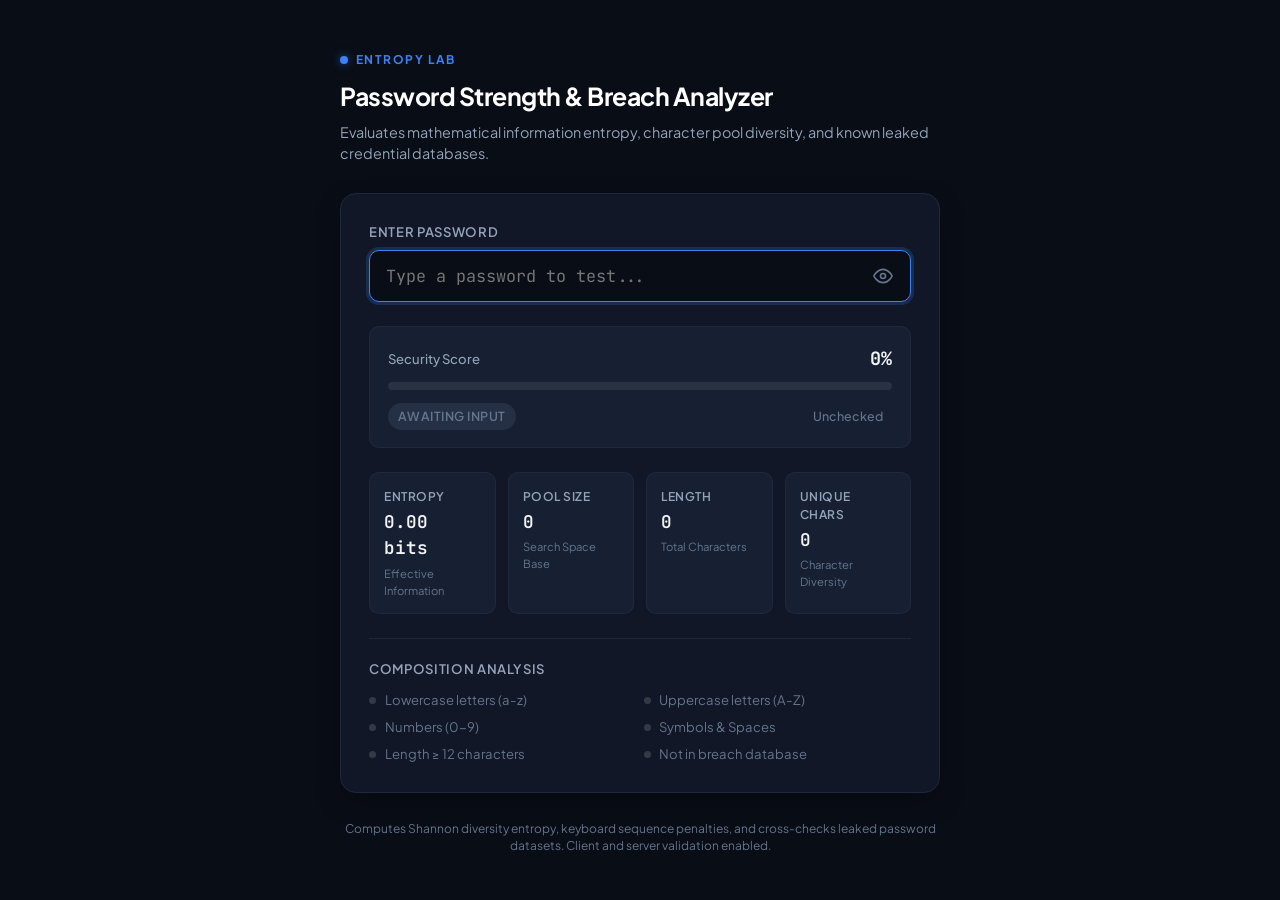
==== index.html @ c1a2c489 "Fix 500 FUNCTION_INVOCATION_FAILED: serve static assets at root and use FastAPI ASGI" ====
<!DOCTYPE html>
<html lang="en">
<head>
  <meta charset="UTF-8" />
  <meta name="viewport" content="width=device-width, initial-scale=1.0" />
  <title>Password Security & Entropy Analyzer</title>
  <link rel="stylesheet" href="style.css" />
  <link rel="preconnect" href="https://fonts.googleapis.com">
  <link rel="preconnect" href="https://fonts.gstatic.com" crossorigin>
  <link href="https://fonts.googleapis.com/css2?family=JetBrains+Mono:wght@400;500;600&family=Plus+Jakarta+Sans:wght@400;500;600;700&display=swap" rel="stylesheet">
</head>
<body>
  <main class="app-shell">
    <header class="app-header">
      <div class="brand-line">
        <span class="brand-dot"></span>
        <span class="brand-title">ENTROPY LAB</span>
      </div>
      <h1>Password Strength & Breach Analyzer</h1>
      <p class="subtitle">Evaluates mathematical information entropy, character pool diversity, and known leaked credential databases.</p>
    </header>

    <section class="card">
      <div class="input-group">
        <label for="password-input">Enter Password</label>
        <div class="input-wrapper">
          <input 
            type="password" 
            id="password-input" 
            placeholder="Type a password to test..." 
            autocomplete="off"
            spellcheck="false"
            autofocus
          />
          <button type="button" id="toggle-visibility" class="icon-btn" aria-label="Toggle password visibility" title="Show/Hide">
            <svg id="eye-icon" width="20" height="20" viewBox="0 0 24 24" fill="none" stroke="currentColor" stroke-width="2" stroke-linecap="round" stroke-linejoin="round">
              <path d="M1 12s4-8 11-8 11 8 11 8-4 8-11 8-11-8-11-8z"></path>
              <circle cx="12" cy="12" r="3"></circle>
            </svg>
          </button>
        </div>
      </div>

      <div class="meter-container">
        <div class="meter-header">
          <span class="meter-label">Security Score</span>
          <span id="score-text" class="score-display">0%</span>
        </div>
        <div class="meter-track">
          <div id="meter-fill" class="meter-fill"></div>
        </div>
        <div class="status-row">
          <span id="level-badge" class="badge neutral">Awaiting Input</span>
          <span id="breach-status" class="breach-badge clean">Unchecked</span>
        </div>
      </div>

      <div class="metrics-grid">
        <div class="metric-card">
          <span class="metric-label">Entropy</span>
          <span id="metric-entropy" class="metric-value">0.00 bits</span>
          <span class="metric-sub">Effective Information</span>
        </div>
        <div class="metric-card">
          <span class="metric-label">Pool Size</span>
          <span id="metric-pool" class="metric-value">0</span>
          <span class="metric-sub">Search Space Base</span>
        </div>
        <div class="metric-card">
          <span class="metric-label">Length</span>
          <span id="metric-length" class="metric-value">0</span>
          <span class="metric-sub">Total Characters</span>
        </div>
        <div class="metric-card">
          <span class="metric-label">Unique Chars</span>
          <span id="metric-unique" class="metric-value">0</span>
          <span class="metric-sub">Character Diversity</span>
        </div>
      </div>

      <div class="criteria-card">
        <h2 class="criteria-title">Composition Analysis</h2>
        <div class="criteria-list">
          <div id="crit-lower" class="crit-item">
            <span class="crit-indicator"></span>
            <span>Lowercase letters (a-z)</span>
          </div>
          <div id="crit-upper" class="crit-item">
            <span class="crit-indicator"></span>
            <span>Uppercase letters (A-Z)</span>
          </div>
          <div id="crit-digit" class="crit-item">
            <span class="crit-indicator"></span>
            <span>Numbers (0-9)</span>
          </div>
          <div id="crit-symbol" class="crit-item">
            <span class="crit-indicator"></span>
            <span>Symbols &amp; Spaces</span>
          </div>
          <div id="crit-length" class="crit-item">
            <span class="crit-indicator"></span>
            <span>Length &ge; 12 characters</span>
          </div>
          <div id="crit-leak" class="crit-item">
            <span class="crit-indicator"></span>
            <span>Not in breach database</span>
          </div>
        </div>
      </div>
    </section>

    <footer class="app-footer">
      <p>Computes Shannon diversity entropy, keyboard sequence penalties, and cross-checks leaked password datasets. Client and server validation enabled.</p>
    </footer>
  </main>

  <script src="app.js"></script>
</body>
</html>
---- style.css ----
:root {
  --bg-main: #090d16;
  --bg-card: #111726;
  --bg-card-sub: #172033;
  --border-color: #1e293b;
  --border-focus: #3b82f6;
  
  --text-main: #f3f4f6;
  --text-muted: #94a3b8;
  --text-dim: #64748b;

  --accent-blue: #3b82f6;
  
  --color-danger: #ef4444;
  --color-warning: #f97316;
  --color-medium: #eab308;
  --color-strong: #22c55e;
  --color-super: #10b981;
  --color-neutral: #64748b;

  --radius-sm: 6px;
  --radius-md: 10px;
  --radius-lg: 16px;
}

* {
  box-sizing: border-box;
  margin: 0;
  padding: 0;
}

body {
  font-family: 'Plus Jakarta Sans', -apple-system, BlinkMacSystemFont, "Segoe UI", Roboto, sans-serif;
  background-color: var(--bg-main);
  color: var(--text-main);
  min-height: 100vh;
  display: flex;
  align-items: center;
  justify-content: center;
  padding: 2rem 1rem;
  line-height: 1.5;
  -webkit-font-smoothing: antialiased;
}

.app-shell {
  width: 100%;
  max-width: 600px;
  display: flex;
  flex-direction: column;
  gap: 1.75rem;
}

.app-header {
  text-align: left;
}

.brand-line {
  display: inline-flex;
  align-items: center;
  gap: 0.5rem;
  margin-bottom: 0.6rem;
}

.brand-dot {
  width: 8px;
  height: 8px;
  border-radius: 50%;
  background-color: var(--accent-blue);
  box-shadow: 0 0 10px rgba(59, 130, 246, 0.6);
}

.brand-title {
  font-size: 0.75rem;
  font-weight: 700;
  letter-spacing: 0.12em;
  color: var(--accent-blue);
  text-transform: uppercase;
}

.app-header h1 {
  font-size: 1.55rem;
  font-weight: 700;
  letter-spacing: -0.02em;
  color: #ffffff;
  margin-bottom: 0.4rem;
}

.subtitle {
  font-size: 0.9rem;
  color: var(--text-muted);
}

.card {
  background: var(--bg-card);
  border: 1px solid var(--border-color);
  border-radius: var(--radius-lg);
  padding: 1.75rem;
  box-shadow: 0 10px 30px -10px rgba(0, 0, 0, 0.5);
  display: flex;
  flex-direction: column;
  gap: 1.5rem;
}

.input-group {
  display: flex;
  flex-direction: column;
  gap: 0.5rem;
}

.input-group label {
  font-size: 0.82rem;
  font-weight: 600;
  color: var(--text-muted);
  text-transform: uppercase;
  letter-spacing: 0.05em;
}

.input-wrapper {
  position: relative;
  display: flex;
  align-items: center;
}

.input-wrapper input {
  width: 100%;
  background: var(--bg-main);
  border: 1px solid var(--border-color);
  border-radius: var(--radius-md);
  padding: 0.9rem 3rem 0.9rem 1rem;
  font-size: 1.05rem;
  font-family: 'JetBrains Mono', monospace;
  color: var(--text-main);
  outline: none;
  transition: border-color 0.2s ease, box-shadow 0.2s ease;
}

.input-wrapper input:focus {
  border-color: var(--border-focus);
  box-shadow: 0 0 0 3px rgba(59, 130, 246, 0.2);
}

.icon-btn {
  position: absolute;
  right: 0.75rem;
  background: transparent;
  border: none;
  color: var(--text-dim);
  cursor: pointer;
  display: flex;
  align-items: center;
  justify-content: center;
  padding: 0.4rem;
  border-radius: var(--radius-sm);
  transition: color 0.15s ease, background 0.15s ease;
}

.icon-btn:hover {
  color: var(--text-main);
  background: var(--bg-card-sub);
}

.meter-container {
  display: flex;
  flex-direction: column;
  gap: 0.6rem;
  background: var(--bg-card-sub);
  padding: 1.1rem;
  border-radius: var(--radius-md);
  border: 1px solid rgba(255, 255, 255, 0.04);
}

.meter-header {
  display: flex;
  justify-content: space-between;
  align-items: center;
}

.meter-label {
  font-size: 0.82rem;
  color: var(--text-muted);
  font-weight: 500;
}

.score-display {
  font-family: 'JetBrains Mono', monospace;
  font-size: 1.15rem;
  font-weight: 700;
  color: var(--text-main);
}

.meter-track {
  width: 100%;
  height: 8px;
  background: rgba(255, 255, 255, 0.08);
  border-radius: 999px;
  overflow: hidden;
}

.meter-fill {
  height: 100%;
  width: 0%;
  background: var(--color-neutral);
  border-radius: 999px;
  transition: width 0.35s cubic-bezier(0.4, 0, 0.2, 1), background-color 0.35s ease;
}

.status-row {
  display: flex;
  justify-content: space-between;
  align-items: center;
  padding-top: 0.2rem;
}

.badge {
  font-size: 0.78rem;
  font-weight: 600;
  padding: 0.25rem 0.65rem;
  border-radius: 999px;
  text-transform: uppercase;
  letter-spacing: 0.04em;
}

.badge.neutral {
  background: rgba(148, 163, 184, 0.12);
  color: var(--color-neutral);
}

.badge.compromised {
  background: rgba(239, 68, 68, 0.16);
  color: var(--color-danger);
  border: 1px solid rgba(239, 68, 68, 0.35);
}

.badge.very-weak {
  background: rgba(239, 68, 68, 0.15);
  color: var(--color-danger);
}

.badge.weak {
  background: rgba(249, 115, 22, 0.15);
  color: var(--color-warning);
}

.badge.medium {
  background: rgba(234, 179, 8, 0.15);
  color: var(--color-medium);
}

.badge.strong {
  background: rgba(34, 197, 94, 0.15);
  color: var(--color-strong);
}

.badge.very-strong {
  background: rgba(16, 185, 129, 0.15);
  color: var(--color-super);
}

.breach-badge {
  font-size: 0.78rem;
  font-weight: 500;
  padding: 0.25rem 0.6rem;
  border-radius: var(--radius-sm);
  display: inline-flex;
  align-items: center;
  gap: 0.35rem;
}

.breach-badge.clean {
  color: var(--text-dim);
}

.breach-badge.safe {
  color: var(--color-strong);
  background: rgba(34, 197, 94, 0.08);
}

.breach-badge.compromised {
  color: var(--color-danger);
  background: rgba(239, 68, 68, 0.12);
  font-weight: 600;
}

.metrics-grid {
  display: grid;
  grid-template-columns: repeat(2, 1fr);
  gap: 0.75rem;
}

@media (min-width: 520px) {
  .metrics-grid {
    grid-template-columns: repeat(4, 1fr);
  }
}

.metric-card {
  background: var(--bg-card-sub);
  border: 1px solid rgba(255, 255, 255, 0.04);
  padding: 0.9rem;
  border-radius: var(--radius-md);
  display: flex;
  flex-direction: column;
  gap: 0.2rem;
}

.metric-label {
  font-size: 0.75rem;
  color: var(--text-muted);
  text-transform: uppercase;
  letter-spacing: 0.04em;
  font-weight: 600;
}

.metric-value {
  font-family: 'JetBrains Mono', monospace;
  font-size: 1.1rem;
  font-weight: 600;
  color: var(--text-main);
}

.metric-sub {
  font-size: 0.7rem;
  color: var(--text-dim);
}

.criteria-card {
  display: flex;
  flex-direction: column;
  gap: 0.75rem;
  border-top: 1px solid var(--border-color);
  padding-top: 1.25rem;
}

.criteria-title {
  font-size: 0.82rem;
  font-weight: 600;
  color: var(--text-muted);
  text-transform: uppercase;
  letter-spacing: 0.05em;
}

.criteria-list {
  display: grid;
  grid-template-columns: 1fr;
  gap: 0.45rem;
}

@media (min-width: 480px) {
  .criteria-list {
    grid-template-columns: 1fr 1fr;
  }
}

.crit-item {
  display: flex;
  align-items: center;
  gap: 0.55rem;
  font-size: 0.82rem;
  color: var(--text-dim);
  transition: color 0.2s ease;
}

.crit-indicator {
  width: 7px;
  height: 7px;
  border-radius: 50%;
  background: rgba(255, 255, 255, 0.15);
  transition: background 0.2s ease, box-shadow 0.2s ease;
}

.crit-item.valid {
  color: var(--text-main);
}

.crit-item.valid .crit-indicator {
  background: var(--color-strong);
  box-shadow: 0 0 6px rgba(34, 197, 94, 0.5);
}

.crit-item.failed {
  color: var(--color-danger);
}

.crit-item.failed .crit-indicator {
  background: var(--color-danger);
  box-shadow: 0 0 6px rgba(239, 68, 68, 0.5);
}

.app-footer {
  text-align: center;
  font-size: 0.75rem;
  color: var(--text-dim);
  line-height: 1.4;
}
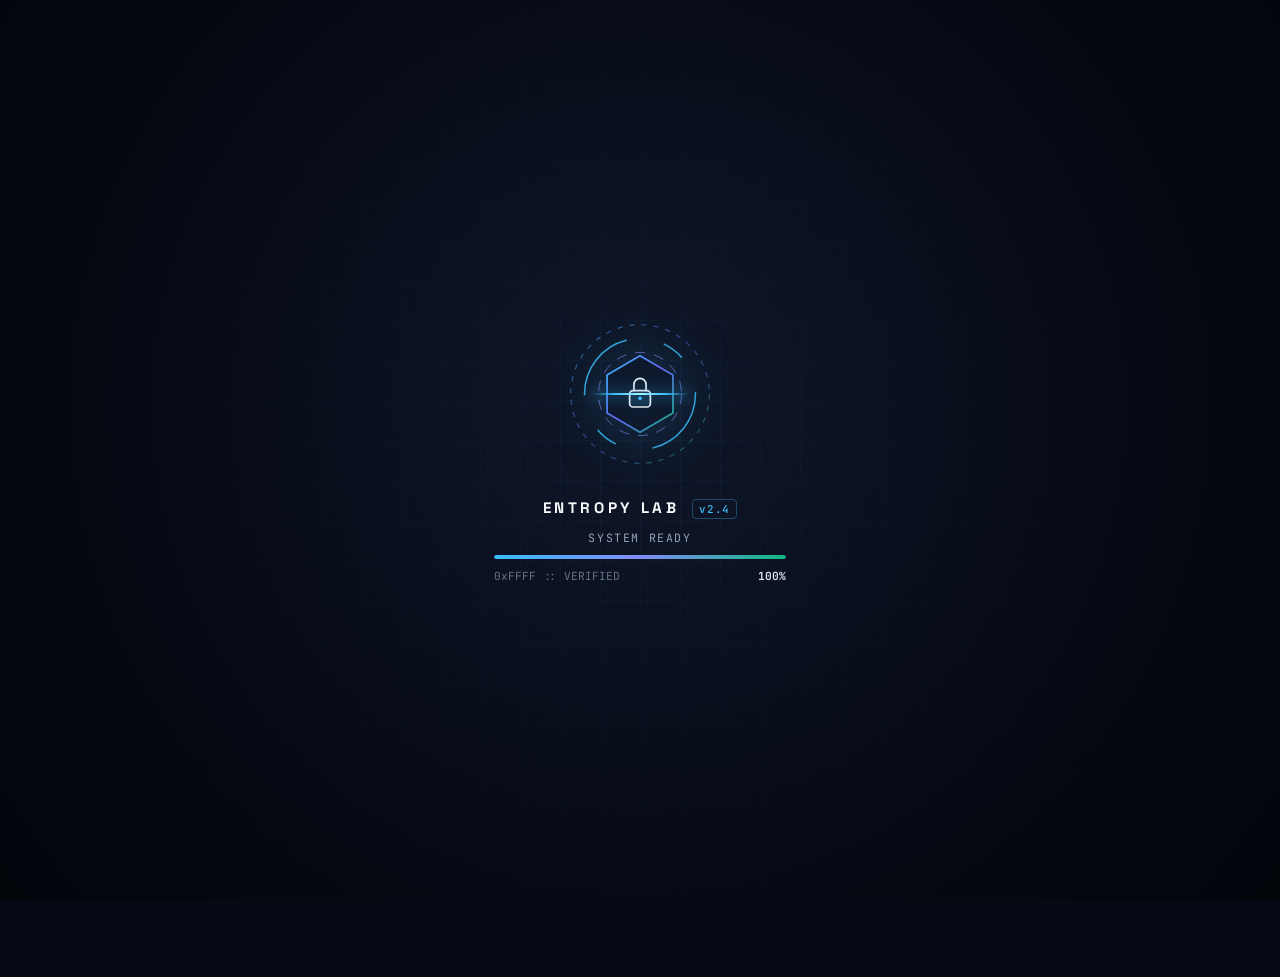
==== commit 0518f399: "Upgrade frontend with preloader, reactive canvas graphics, and entropy animations" ====
--- a/index.html
+++ b/index.html
@@ -3,34 +3,144 @@
 <head>
   <meta charset="UTF-8" />
   <meta name="viewport" content="width=device-width, initial-scale=1.0" />
-  <title>Password Security & Entropy Analyzer</title>
+  <title>Entropy Lab — Password Security &amp; Breach Analyzer</title>
   <link rel="stylesheet" href="style.css" />
-  <link rel="preconnect" href="https://fonts.googleapis.com">
-  <link rel="preconnect" href="https://fonts.gstatic.com" crossorigin>
-  <link href="https://fonts.googleapis.com/css2?family=JetBrains+Mono:wght@400;500;600&family=Plus+Jakarta+Sans:wght@400;500;600;700&display=swap" rel="stylesheet">
+  <link rel="preconnect" href="https://fonts.googleapis.com" />
+  <link rel="preconnect" href="https://fonts.gstatic.com" crossorigin />
+  <link href="https://fonts.googleapis.com/css2?family=JetBrains+Mono:wght@400;500;600;700&family=Space+Grotesk:wght@500;600;700&family=Plus+Jakarta+Sans:wght@400;500;600;700&display=swap" rel="stylesheet" />
 </head>
-<body>
+<body class="is-loading" data-state="neutral">
+  <!-- Preloader / Intro Sequence -->
+  <div id="preloader" class="preloader" aria-label="Initializing security analyzer">
+    <div class="preloader-grid"></div>
+    <div class="preloader-core">
+      <div class="preloader-emblem">
+        <svg class="preloader-svg" viewBox="0 0 180 180" fill="none" xmlns="http://www.w3.org/2000/svg" aria-hidden="true">
+          <defs>
+            <linearGradient id="preGrad" x1="0%" y1="0%" x2="100%" y2="100%">
+              <stop offset="0%" stop-color="#38bdf8" />
+              <stop offset="50%" stop-color="#6366f1" />
+              <stop offset="100%" stop-color="#10b981" />
+            </linearGradient>
+          </defs>
+          <!-- Outer dashed orbital ring -->
+          <circle class="pre-ring-outer" cx="90" cy="90" r="80" stroke="url(#preGrad)" stroke-width="1.25" stroke-dasharray="6 8" opacity="0.55" />
+          <!-- Mid rotating arc -->
+          <circle class="pre-ring-mid" cx="90" cy="90" r="64" stroke="#38bdf8" stroke-width="1.75" stroke-dasharray="85 45 25 45" stroke-linecap="round" opacity="0.85" />
+          <!-- Inner counter-rotating ring -->
+          <circle class="pre-ring-inner" cx="90" cy="90" r="48" stroke="#818cf8" stroke-width="1" stroke-dasharray="12 10" opacity="0.7" />
+          <!-- Hexagonal Shield -->
+          <polygon class="pre-hex" points="90,46 128,68 128,112 90,134 52,112 52,68" stroke="url(#preGrad)" stroke-width="2" fill="rgba(15, 23, 42, 0.72)" />
+          <!-- Inner Lock Glyph -->
+          <rect x="78" y="86" width="24" height="19" rx="4" stroke="#e2e8f0" stroke-width="2" fill="rgba(56, 189, 248, 0.12)" />
+          <path d="M83 86V79C83 75.134 86.134 72 90 72C93.866 72 97 75.134 97 79V86" stroke="#e2e8f0" stroke-width="2" stroke-linecap="round" />
+          <circle cx="90" cy="95" r="2.2" fill="#38bdf8" />
+        </svg>
+        <div class="preloader-scanline"></div>
+      </div>
+
+      <div class="preloader-meta">
+        <div class="preloader-brand">ENTROPY LAB <span class="preloader-ver">v2.4</span></div>
+        <div id="preloader-status" class="preloader-status">INITIALIZING CRYPTO ENGINE</div>
+        <div class="preloader-bar-wrap">
+          <div id="preloader-bar" class="preloader-bar"></div>
+        </div>
+        <div class="preloader-telemetry">
+          <span id="preloader-hex" class="preloader-hex">0x4A9F :: 0xC21E</span>
+          <span id="preloader-percent" class="preloader-percent">00%</span>
+        </div>
+      </div>
+    </div>
+  </div>
+
+  <!-- Dynamic Atmospheric Background -->
+  <div class="bg-stage" aria-hidden="true">
+    <canvas id="bg-canvas"></canvas>
+    <div class="bg-grid"></div>
+    <div class="bg-orb orb-1"></div>
+    <div class="bg-orb orb-2"></div>
+    <div class="bg-vignette"></div>
+  </div>
+
+  <!-- Main Application Shell -->
   <main class="app-shell">
-    <header class="app-header">
-      <div class="brand-line">
-        <span class="brand-dot"></span>
-        <span class="brand-title">ENTROPY LAB</span>
-      </div>
-      <h1>Password Strength & Breach Analyzer</h1>
-      <p class="subtitle">Evaluates mathematical information entropy, character pool diversity, and known leaked credential databases.</p>
+    <header class="app-header reveal-item" style="--delay: 0.05s">
+      <div class="header-top">
+        <div class="brand-pill">
+          <span class="brand-pulse"></span>
+          <span class="brand-title">ENTROPY LAB</span>
+          <span class="brand-sep"></span>
+          <span class="brand-tag">CRYPTO ANALYZER</span>
+        </div>
+        <div class="live-indicator" id="engine-status">
+          <span class="live-dot"></span>
+          <span class="live-text">ENGINE READY</span>
+        </div>
+      </div>
+
+      <div class="hero-row">
+        <div class="hero-copy">
+          <h1>Password Strength &amp; <span class="gradient-text">Breach Intelligence</span></h1>
+          <p class="subtitle">Real-time Shannon diversity entropy, sequential walk penalties, and live breached credential cross-verification.</p>
+        </div>
+        <div class="hero-emblem" aria-hidden="true">
+          <svg viewBox="0 0 88 88" fill="none" xmlns="http://www.w3.org/2000/svg">
+            <circle class="hero-orbit-1" cx="44" cy="44" r="39" stroke="currentColor" stroke-width="1" stroke-dasharray="4 6" opacity="0.4" />
+            <circle class="hero-orbit-2" cx="44" cy="44" r="30" stroke="currentColor" stroke-width="1.4" stroke-dasharray="40 24" stroke-linecap="round" opacity="0.7" />
+            <path d="M44 20L64 28V43C64 55.2 55.5 65.5 44 69C32.5 65.5 24 55.2 24 43V28L44 20Z" stroke="currentColor" stroke-width="1.8" fill="rgba(15,23,42,0.55)" />
+            <path class="hero-core-line" d="M36 44L41.5 49.5L53 38" stroke="currentColor" stroke-width="2.2" stroke-linecap="round" stroke-linejoin="round" />
+          </svg>
+        </div>
+      </div>
     </header>
 
-    <section class="card">
+    <section class="card glass-card reveal-item" id="main-card" style="--delay: 0.14s">
+      <div class="card-spotlight" aria-hidden="true"></div>
+
+      <!-- Input Section -->
       <div class="input-group">
-        <label for="password-input">Enter Password</label>
-        <div class="input-wrapper">
-          <input 
-            type="password" 
-            id="password-input" 
-            placeholder="Type a password to test..." 
+        <div class="input-label-row">
+          <label for="password-input">
+            <svg class="inline-svg" width="14" height="14" viewBox="0 0 24 24" fill="none" stroke="currentColor" stroke-width="2" stroke-linecap="round" stroke-linejoin="round" aria-hidden="true">
+              <rect x="3" y="11" width="18" height="11" rx="2" ry="2"></rect>
+              <path d="M7 11V7a5 5 0 0 1 10 0v4"></path>
+            </svg>
+            <span>Target Credential</span>
+          </label>
+          <div class="input-actions">
+            <button type="button" id="generate-btn" class="ghost-action-btn" title="Generate high-entropy password">
+              <svg width="13" height="13" viewBox="0 0 24 24" fill="none" stroke="currentColor" stroke-width="2.2" stroke-linecap="round" stroke-linejoin="round" aria-hidden="true">
+                <polyline points="23 4 23 10 17 10"></polyline>
+                <polyline points="1 20 1 14 7 14"></polyline>
+                <path d="M3.51 9a9 9 0 0 1 14.85-3.36L23 10M1 14l4.64 4.36A9 9 0 0 0 20.49 15"></path>
+              </svg>
+              <span>Generate</span>
+            </button>
+            <button type="button" id="copy-btn" class="ghost-action-btn" title="Copy password">
+              <svg width="13" height="13" viewBox="0 0 24 24" fill="none" stroke="currentColor" stroke-width="2.2" stroke-linecap="round" stroke-linejoin="round" aria-hidden="true">
+                <rect x="9" y="9" width="13" height="13" rx="2" ry="2"></rect>
+                <path d="M5 15H4a2 2 0 0 1-2-2V4a2 2 0 0 1 2-2h9a2 2 0 0 1 2 2v1"></path>
+              </svg>
+              <span id="copy-label">Copy</span>
+            </button>
+            <button type="button" id="clear-btn" class="ghost-action-btn" title="Clear input">
+              <svg width="13" height="13" viewBox="0 0 24 24" fill="none" stroke="currentColor" stroke-width="2.2" stroke-linecap="round" stroke-linejoin="round" aria-hidden="true">
+                <line x1="18" y1="6" x2="6" y2="18"></line>
+                <line x1="6" y1="6" x2="18" y2="18"></line>
+              </svg>
+              <span>Clear</span>
+            </button>
+          </div>
+        </div>
+
+        <div class="input-wrapper" id="input-wrapper">
+          <div class="input-scan-beam" id="input-scan-beam" aria-hidden="true"></div>
+          <input
+            type="password"
+            id="password-input"
+            placeholder="Enter a password to evaluate entropy..."
             autocomplete="off"
             spellcheck="false"
-            autofocus
           />
           <button type="button" id="toggle-visibility" class="icon-btn" aria-label="Toggle password visibility" title="Show/Hide">
             <svg id="eye-icon" width="20" height="20" viewBox="0 0 24 24" fill="none" stroke="currentColor" stroke-width="2" stroke-linecap="round" stroke-linejoin="round">
@@ -41,76 +151,196 @@
         </div>
       </div>
 
-      <div class="meter-container">
-        <div class="meter-header">
-          <span class="meter-label">Security Score</span>
-          <span id="score-text" class="score-display">0%</span>
-        </div>
-        <div class="meter-track">
-          <div id="meter-fill" class="meter-fill"></div>
-        </div>
-        <div class="status-row">
-          <span id="level-badge" class="badge neutral">Awaiting Input</span>
-          <span id="breach-status" class="breach-badge clean">Unchecked</span>
-        </div>
-      </div>
-
-      <div class="metrics-grid">
+      <!-- Visual Security Telemetry Dashboard (Radial Gauge + Linear Meter + Waveform) -->
+      <div class="telemetry-panel">
+        <!-- Radial Entropy Gauge -->
+        <div class="radial-gauge-box">
+          <svg class="radial-svg" viewBox="0 0 140 140" aria-hidden="true">
+            <defs>
+              <filter id="ringGlow" x="-30%" y="-30%" width="160%" height="160%">
+                <feGaussianBlur stdDeviation="3.5" result="blur" />
+                <feMerge>
+                  <feMergeNode in="blur" />
+                  <feMergeNode in="SourceGraphic" />
+                </feMerge>
+              </filter>
+            </defs>
+            <!-- Outer decorative ticks -->
+            <circle class="gauge-ticks" cx="70" cy="70" r="62" stroke="rgba(148,163,184,0.18)" stroke-width="1.5" stroke-dasharray="2 7" fill="none" />
+            <!-- Track -->
+            <circle class="gauge-track" cx="70" cy="70" r="52" stroke="rgba(255,255,255,0.07)" stroke-width="8" fill="none" />
+            <!-- Active Progress Arc -->
+            <circle
+              id="gauge-progress"
+              class="gauge-progress"
+              cx="70"
+              cy="70"
+              r="52"
+              stroke="var(--state-color)"
+              stroke-width="8"
+              stroke-linecap="round"
+              fill="none"
+              stroke-dasharray="326.73"
+              stroke-dashoffset="326.73"
+              filter="url(#ringGlow)"
+            />
+          </svg>
+          <div class="radial-center">
+            <svg id="shield-state-icon" class="shield-state-icon" width="22" height="22" viewBox="0 0 24 24" fill="none" stroke="currentColor" stroke-width="2" stroke-linecap="round" stroke-linejoin="round" aria-hidden="true">
+              <path d="M12 22s8-4 8-10V5l-8-3-8 3v7c0 6 8 10 8 10z"></path>
+            </svg>
+            <span id="score-text" class="score-display">0%</span>
+            <span class="score-caption">SECURITY</span>
+          </div>
+        </div>
+
+        <!-- Right-side Meter + Status + Crack Estimate -->
+        <div class="meter-container">
+          <div class="status-row">
+            <span id="level-badge" class="badge neutral">Awaiting Input</span>
+            <span id="breach-status" class="breach-badge clean">
+              <svg class="breach-svg" width="13" height="13" viewBox="0 0 24 24" fill="none" stroke="currentColor" stroke-width="2.2" stroke-linecap="round" stroke-linejoin="round" aria-hidden="true">
+                <circle cx="12" cy="12" r="10"></circle>
+                <line x1="12" y1="8" x2="12" y2="12"></line>
+                <line x1="12" y1="16" x2="12.01" y2="16"></line>
+              </svg>
+              <span id="breach-text">Unchecked</span>
+            </span>
+          </div>
+
+          <div class="meter-track">
+            <div id="meter-fill" class="meter-fill">
+              <div class="meter-shimmer"></div>
+            </div>
+            <div class="meter-segments" aria-hidden="true">
+              <span></span><span></span><span></span><span></span>
+            </div>
+          </div>
+
+          <!-- Per-character Entropy Spectrum Visualizer -->
+          <div class="spectrum-box">
+            <div class="spectrum-header">
+              <span class="spectrum-title">CHARACTER ENTROPY SPECTRUM</span>
+              <span id="crack-time" class="crack-time">Est. crack: —</span>
+            </div>
+            <div id="entropy-visualizer" class="entropy-visualizer" aria-label="Per-character entropy distribution">
+              <div class="visualizer-empty">Awaiting keystroke stream...</div>
+            </div>
+          </div>
+        </div>
+      </div>
+
+      <!-- Metrics Grid -->
+      <div class="metrics-grid reveal-item" style="--delay: 0.22s">
         <div class="metric-card">
-          <span class="metric-label">Entropy</span>
+          <div class="metric-head">
+            <span class="metric-label">Entropy</span>
+            <svg width="14" height="14" viewBox="0 0 24 24" fill="none" stroke="currentColor" stroke-width="2" stroke-linecap="round" stroke-linejoin="round" aria-hidden="true">
+              <polyline points="22 12 18 12 15 21 9 3 6 12 2 12"></polyline>
+            </svg>
+          </div>
           <span id="metric-entropy" class="metric-value">0.00 bits</span>
           <span class="metric-sub">Effective Information</span>
         </div>
+
         <div class="metric-card">
-          <span class="metric-label">Pool Size</span>
+          <div class="metric-head">
+            <span class="metric-label">Pool Size</span>
+            <svg width="14" height="14" viewBox="0 0 24 24" fill="none" stroke="currentColor" stroke-width="2" stroke-linecap="round" stroke-linejoin="round" aria-hidden="true">
+              <rect x="3" y="3" width="7" height="7"></rect>
+              <rect x="14" y="3" width="7" height="7"></rect>
+              <rect x="14" y="14" width="7" height="7"></rect>
+              <rect x="3" y="14" width="7" height="7"></rect>
+            </svg>
+          </div>
           <span id="metric-pool" class="metric-value">0</span>
           <span class="metric-sub">Search Space Base</span>
         </div>
+
         <div class="metric-card">
-          <span class="metric-label">Length</span>
+          <div class="metric-head">
+            <span class="metric-label">Length</span>
+            <svg width="14" height="14" viewBox="0 0 24 24" fill="none" stroke="currentColor" stroke-width="2" stroke-linecap="round" stroke-linejoin="round" aria-hidden="true">
+              <path d="M21 6H3"></path>
+              <path d="M21 12H9"></path>
+              <path d="M21 18H15"></path>
+            </svg>
+          </div>
           <span id="metric-length" class="metric-value">0</span>
           <span class="metric-sub">Total Characters</span>
         </div>
+
         <div class="metric-card">
-          <span class="metric-label">Unique Chars</span>
+          <div class="metric-head">
+            <span class="metric-label">Unique</span>
+            <svg width="14" height="14" viewBox="0 0 24 24" fill="none" stroke="currentColor" stroke-width="2" stroke-linecap="round" stroke-linejoin="round" aria-hidden="true">
+              <polygon points="12 2 2 7 12 12 22 7 12 2"></polygon>
+              <polyline points="2 17 12 22 22 17"></polyline>
+              <polyline points="2 12 12 17 22 12"></polyline>
+            </svg>
+          </div>
           <span id="metric-unique" class="metric-value">0</span>
           <span class="metric-sub">Character Diversity</span>
         </div>
       </div>
 
-      <div class="criteria-card">
-        <h2 class="criteria-title">Composition Analysis</h2>
+      <!-- Composition Analysis -->
+      <div class="criteria-card reveal-item" style="--delay: 0.30s">
+        <div class="criteria-header">
+          <h2 class="criteria-title">Composition &amp; Vector Audit</h2>
+          <span id="criteria-counter" class="criteria-counter">0 / 6 PASSED</span>
+        </div>
         <div class="criteria-list">
           <div id="crit-lower" class="crit-item">
-            <span class="crit-indicator"></span>
-            <span>Lowercase letters (a-z)</span>
+            <span class="crit-icon-box" aria-hidden="true">
+              <svg class="crit-check" viewBox="0 0 16 16" fill="none"><path d="M3.5 8.5L6.5 11.5L12.5 4.5" stroke="currentColor" stroke-width="2" stroke-linecap="round" stroke-linejoin="round"/></svg>
+            </span>
+            <span>Lowercase letters (a–z)</span>
           </div>
           <div id="crit-upper" class="crit-item">
-            <span class="crit-indicator"></span>
-            <span>Uppercase letters (A-Z)</span>
+            <span class="crit-icon-box" aria-hidden="true">
+              <svg class="crit-check" viewBox="0 0 16 16" fill="none"><path d="M3.5 8.5L6.5 11.5L12.5 4.5" stroke="currentColor" stroke-width="2" stroke-linecap="round" stroke-linejoin="round"/></svg>
+            </span>
+            <span>Uppercase letters (A–Z)</span>
           </div>
           <div id="crit-digit" class="crit-item">
-            <span class="crit-indicator"></span>
-            <span>Numbers (0-9)</span>
+            <span class="crit-icon-box" aria-hidden="true">
+              <svg class="crit-check" viewBox="0 0 16 16" fill="none"><path d="M3.5 8.5L6.5 11.5L12.5 4.5" stroke="currentColor" stroke-width="2" stroke-linecap="round" stroke-linejoin="round"/></svg>
+            </span>
+            <span>Numbers (0–9)</span>
           </div>
           <div id="crit-symbol" class="crit-item">
-            <span class="crit-indicator"></span>
+            <span class="crit-icon-box" aria-hidden="true">
+              <svg class="crit-check" viewBox="0 0 16 16" fill="none"><path d="M3.5 8.5L6.5 11.5L12.5 4.5" stroke="currentColor" stroke-width="2" stroke-linecap="round" stroke-linejoin="round"/></svg>
+            </span>
             <span>Symbols &amp; Spaces</span>
           </div>
           <div id="crit-length" class="crit-item">
-            <span class="crit-indicator"></span>
+            <span class="crit-icon-box" aria-hidden="true">
+              <svg class="crit-check" viewBox="0 0 16 16" fill="none"><path d="M3.5 8.5L6.5 11.5L12.5 4.5" stroke="currentColor" stroke-width="2" stroke-linecap="round" stroke-linejoin="round"/></svg>
+            </span>
             <span>Length &ge; 12 characters</span>
           </div>
           <div id="crit-leak" class="crit-item">
-            <span class="crit-indicator"></span>
-            <span>Not in breach database</span>
+            <span class="crit-icon-box" aria-hidden="true">
+              <svg class="crit-check" viewBox="0 0 16 16" fill="none"><path d="M3.5 8.5L6.5 11.5L12.5 4.5" stroke="currentColor" stroke-width="2" stroke-linecap="round" stroke-linejoin="round"/></svg>
+              <svg class="crit-cross" viewBox="0 0 16 16" fill="none"><path d="M4.5 4.5L11.5 11.5M11.5 4.5L4.5 11.5" stroke="currentColor" stroke-width="2" stroke-linecap="round"/></svg>
+            </span>
+            <span class="crit-label-text">Not in breach database</span>
           </div>
         </div>
       </div>
     </section>
 
-    <footer class="app-footer">
-      <p>Computes Shannon diversity entropy, keyboard sequence penalties, and cross-checks leaked password datasets. Client and server validation enabled.</p>
+    <footer class="app-footer reveal-item" style="--delay: 0.36s">
+      <div class="footer-line">
+        <span>SHANNON ENTROPY ENGINE</span>
+        <span class="footer-dot"></span>
+        <span>REPETITION PENALTY: 0 BITS</span>
+        <span class="footer-dot"></span>
+        <span>ZERO-STORAGE VERIFICATION</span>
+      </div>
+      <p>Evaluates incremental surprise entropy, detects keyboard walks, and cross-checks known leaked credential datasets.</p>
     </footer>
   </main>
 
--- a/style.css
+++ b/style.css
@@ -1,26 +1,75 @@
 :root {
-  --bg-main: #090d16;
-  --bg-card: #111726;
-  --bg-card-sub: #172033;
-  --border-color: #1e293b;
-  --border-focus: #3b82f6;
-  
-  --text-main: #f3f4f6;
+  --bg-main: #060913;
+  --bg-surface: rgba(13, 19, 34, 0.78);
+  --bg-sub: rgba(19, 28, 49, 0.72);
+  --bg-input: rgba(7, 11, 22, 0.88);
+  --border-color: rgba(148, 163, 184, 0.14);
+  --border-bright: rgba(148, 163, 184, 0.28);
+
+  --text-main: #f8fafc;
   --text-muted: #94a3b8;
   --text-dim: #64748b;
 
-  --accent-blue: #3b82f6;
-  
+  --accent-cyan: #38bdf8;
+  --accent-indigo: #6366f1;
+
   --color-danger: #ef4444;
   --color-warning: #f97316;
   --color-medium: #eab308;
   --color-strong: #22c55e;
   --color-super: #10b981;
-  --color-neutral: #64748b;
-
-  --radius-sm: 6px;
-  --radius-md: 10px;
-  --radius-lg: 16px;
+  --color-neutral: #38bdf8;
+
+  /* Reactive state theme tokens */
+  --state-color: #38bdf8;
+  --state-glow: rgba(56, 189, 248, 0.35);
+  --state-soft: rgba(56, 189, 248, 0.12);
+
+  --radius-sm: 8px;
+  --radius-md: 12px;
+  --radius-lg: 20px;
+}
+
+body[data-state="neutral"] {
+  --state-color: #38bdf8;
+  --state-glow: rgba(56, 189, 248, 0.32);
+  --state-soft: rgba(56, 189, 248, 0.12);
+}
+
+body[data-state="compromised"] {
+  --state-color: #ef4444;
+  --state-glow: rgba(239, 68, 68, 0.45);
+  --state-soft: rgba(239, 68, 68, 0.16);
+}
+
+body[data-state="very-weak"] {
+  --state-color: #ef4444;
+  --state-glow: rgba(239, 68, 68, 0.38);
+  --state-soft: rgba(239, 68, 68, 0.14);
+}
+
+body[data-state="weak"] {
+  --state-color: #f97316;
+  --state-glow: rgba(249, 115, 22, 0.38);
+  --state-soft: rgba(249, 115, 22, 0.14);
+}
+
+body[data-state="medium"] {
+  --state-color: #eab308;
+  --state-glow: rgba(234, 179, 8, 0.36);
+  --state-soft: rgba(234, 179, 8, 0.14);
+}
+
+body[data-state="strong"] {
+  --state-color: #22c55e;
+  --state-glow: rgba(34, 197, 94, 0.38);
+  --state-soft: rgba(34, 197, 94, 0.14);
+}
+
+body[data-state="very-strong"] {
+  --state-color: #10b981;
+  --state-glow: rgba(16, 185, 129, 0.45);
+  --state-soft: rgba(16, 185, 129, 0.16);
 }
 
 * {
@@ -29,119 +78,610 @@
   padding: 0;
 }
 
+html,
 body {
-  font-family: 'Plus Jakarta Sans', -apple-system, BlinkMacSystemFont, "Segoe UI", Roboto, sans-serif;
+  min-height: 100%;
   background-color: var(--bg-main);
   color: var(--text-main);
-  min-height: 100vh;
-  display: flex;
-  align-items: center;
-  justify-content: center;
-  padding: 2rem 1rem;
+  font-family: 'Plus Jakarta Sans', -apple-system, BlinkMacSystemFont, 'Segoe UI', Roboto, sans-serif;
   line-height: 1.5;
   -webkit-font-smoothing: antialiased;
-}
-
+  overflow-x: hidden;
+}
+
+body {
+  display: flex;
+  align-items: center;
+  justify-content: center;
+  padding: 2.25rem 1.15rem;
+  position: relative;
+}
+
+body.is-loading {
+  overflow: hidden;
+}
+
+/* =========================================================
+   PRELOADER / INTRO SEQUENCE
+   ========================================================= */
+.preloader {
+  position: fixed;
+  inset: 0;
+  z-index: 9999;
+  background: radial-gradient(circle at 50% 45%, #0f172a 0%, #050811 70%, #03050b 100%);
+  display: flex;
+  align-items: center;
+  justify-content: center;
+  transition: opacity 0.65s cubic-bezier(0.22, 1, 0.36, 1),
+              transform 0.65s cubic-bezier(0.22, 1, 0.36, 1),
+              filter 0.65s ease,
+              visibility 0.65s ease;
+}
+
+.preloader.fade-out {
+  opacity: 0;
+  transform: scale(1.05);
+  filter: blur(10px);
+  visibility: hidden;
+  pointer-events: none;
+}
+
+.preloader-grid {
+  position: absolute;
+  inset: 0;
+  background-image:
+    linear-gradient(rgba(56, 189, 248, 0.05) 1px, transparent 1px),
+    linear-gradient(90deg, rgba(56, 189, 248, 0.05) 1px, transparent 1px);
+  background-size: 40px 40px;
+  mask-image: radial-gradient(circle at center, rgba(0, 0, 0, 0.9) 0%, transparent 72%);
+  -webkit-mask-image: radial-gradient(circle at center, rgba(0, 0, 0, 0.9) 0%, transparent 72%);
+}
+
+.preloader-core {
+  position: relative;
+  display: flex;
+  flex-direction: column;
+  align-items: center;
+  gap: 1.6rem;
+  padding: 1.5rem;
+  width: min(340px, 90vw);
+}
+
+.preloader-emblem {
+  position: relative;
+  width: 156px;
+  height: 156px;
+  display: flex;
+  align-items: center;
+  justify-content: center;
+  filter: drop-shadow(0 0 28px rgba(56, 189, 248, 0.25));
+}
+
+.preloader-svg {
+  width: 100%;
+  height: 100%;
+}
+
+.pre-ring-outer {
+  transform-origin: 90px 90px;
+  animation: spinCW 14s linear infinite;
+}
+
+.pre-ring-mid {
+  transform-origin: 90px 90px;
+  animation: spinCCW 4.2s cubic-bezier(0.45, 0.05, 0.55, 0.95) infinite;
+}
+
+.pre-ring-inner {
+  transform-origin: 90px 90px;
+  animation: spinCW 7s linear infinite;
+}
+
+.pre-hex {
+  animation: hexPulse 1.8s ease-in-out infinite;
+}
+
+.preloader-scanline {
+  position: absolute;
+  left: 18%;
+  right: 18%;
+  height: 2px;
+  background: linear-gradient(90deg, transparent, #38bdf8, #a5f3fc, #38bdf8, transparent);
+  box-shadow: 0 0 14px #38bdf8;
+  border-radius: 999px;
+  animation: scanSweep 1.35s ease-in-out infinite;
+}
+
+.preloader-meta {
+  width: 100%;
+  display: flex;
+  flex-direction: column;
+  align-items: center;
+  gap: 0.55rem;
+}
+
+.preloader-brand {
+  font-family: 'Space Grotesk', sans-serif;
+  font-size: 0.95rem;
+  font-weight: 700;
+  letter-spacing: 0.24em;
+  color: #f8fafc;
+}
+
+.preloader-ver {
+  font-family: 'JetBrains Mono', monospace;
+  font-size: 0.68rem;
+  font-weight: 500;
+  letter-spacing: 0.06em;
+  color: var(--accent-cyan);
+  padding: 0.12rem 0.4rem;
+  border: 1px solid rgba(56, 189, 248, 0.32);
+  border-radius: 4px;
+  vertical-align: middle;
+  margin-left: 0.3rem;
+}
+
+.preloader-status {
+  font-family: 'JetBrains Mono', monospace;
+  font-size: 0.72rem;
+  letter-spacing: 0.14em;
+  color: var(--text-muted);
+  min-height: 1.1em;
+}
+
+.preloader-bar-wrap {
+  width: 100%;
+  height: 4px;
+  background: rgba(148, 163, 184, 0.14);
+  border-radius: 999px;
+  overflow: hidden;
+  position: relative;
+}
+
+.preloader-bar {
+  height: 100%;
+  width: 0%;
+  border-radius: 999px;
+  background: linear-gradient(90deg, #38bdf8, #818cf8, #10b981);
+  box-shadow: 0 0 14px rgba(56, 189, 248, 0.75);
+  transition: width 0.08s linear;
+}
+
+.preloader-telemetry {
+  width: 100%;
+  display: flex;
+  justify-content: space-between;
+  font-family: 'JetBrains Mono', monospace;
+  font-size: 0.7rem;
+  color: var(--text-dim);
+}
+
+.preloader-percent {
+  color: #e2e8f0;
+  font-weight: 600;
+}
+
+/* =========================================================
+   DYNAMIC ATMOSPHERIC BACKGROUND
+   ========================================================= */
+.bg-stage {
+  position: fixed;
+  inset: 0;
+  z-index: 0;
+  overflow: hidden;
+  pointer-events: none;
+}
+
+#bg-canvas {
+  position: absolute;
+  inset: 0;
+  width: 100%;
+  height: 100%;
+  opacity: 0.85;
+}
+
+.bg-grid {
+  position: absolute;
+  inset: 0;
+  background-image:
+    linear-gradient(rgba(148, 163, 184, 0.035) 1px, transparent 1px),
+    linear-gradient(90deg, rgba(148, 163, 184, 0.035) 1px, transparent 1px);
+  background-size: 48px 48px;
+  mask-image: radial-gradient(ellipse 80% 70% at 50% 40%, #000 30%, transparent 100%);
+  -webkit-mask-image: radial-gradient(ellipse 80% 70% at 50% 40%, #000 30%, transparent 100%);
+}
+
+.bg-orb {
+  position: absolute;
+  border-radius: 50%;
+  filter: blur(110px);
+  opacity: 0.34;
+  transition: background 0.8s ease, opacity 0.8s ease;
+  will-change: transform;
+}
+
+.orb-1 {
+  width: 520px;
+  height: 520px;
+  top: -160px;
+  left: -120px;
+  background: radial-gradient(circle, var(--state-color) 0%, transparent 70%);
+  animation: orbFloatA 16s ease-in-out infinite alternate;
+}
+
+.orb-2 {
+  width: 480px;
+  height: 480px;
+  bottom: -160px;
+  right: -110px;
+  background: radial-gradient(circle, #6366f1 0%, transparent 72%);
+  animation: orbFloatB 20s ease-in-out infinite alternate;
+}
+
+.bg-vignette {
+  position: absolute;
+  inset: 0;
+  background: radial-gradient(circle at 50% 45%, transparent 35%, rgba(3, 6, 15, 0.78) 100%);
+}
+
+/* =========================================================
+   REVEAL ENTRANCE ANIMATIONS
+   ========================================================= */
+.reveal-item {
+  opacity: 0;
+  transform: translateY(22px) scale(0.985);
+  transition: opacity 0.7s cubic-bezier(0.16, 1, 0.3, 1),
+              transform 0.7s cubic-bezier(0.16, 1, 0.3, 1);
+  transition-delay: var(--delay, 0s);
+}
+
+body.is-ready .reveal-item {
+  opacity: 1;
+  transform: translateY(0) scale(1);
+}
+
+/* =========================================================
+   APP SHELL & HEADER
+   ========================================================= */
 .app-shell {
+  position: relative;
+  z-index: 2;
   width: 100%;
-  max-width: 600px;
+  max-width: 680px;
   display: flex;
   flex-direction: column;
-  gap: 1.75rem;
+  gap: 1.5rem;
 }
 
 .app-header {
-  text-align: left;
-}
-
-.brand-line {
+  display: flex;
+  flex-direction: column;
+  gap: 0.9rem;
+}
+
+.header-top {
+  display: flex;
+  align-items: center;
+  justify-content: space-between;
+  gap: 0.75rem;
+  flex-wrap: wrap;
+}
+
+.brand-pill {
   display: inline-flex;
   align-items: center;
   gap: 0.5rem;
-  margin-bottom: 0.6rem;
-}
-
-.brand-dot {
-  width: 8px;
-  height: 8px;
+  padding: 0.32rem 0.75rem;
+  background: rgba(15, 23, 42, 0.75);
+  border: 1px solid var(--border-color);
+  border-radius: 999px;
+  backdrop-filter: blur(10px);
+}
+
+.brand-pulse {
+  width: 7px;
+  height: 7px;
   border-radius: 50%;
-  background-color: var(--accent-blue);
-  box-shadow: 0 0 10px rgba(59, 130, 246, 0.6);
+  background: var(--state-color);
+  box-shadow: 0 0 10px var(--state-color);
+  transition: background 0.4s ease, box-shadow 0.4s ease;
+  animation: pulseDot 2.2s ease-in-out infinite;
 }
 
 .brand-title {
-  font-size: 0.75rem;
+  font-family: 'Space Grotesk', sans-serif;
+  font-size: 0.73rem;
   font-weight: 700;
-  letter-spacing: 0.12em;
-  color: var(--accent-blue);
-  text-transform: uppercase;
-}
-
-.app-header h1 {
-  font-size: 1.55rem;
+  letter-spacing: 0.14em;
+  color: #f8fafc;
+}
+
+.brand-sep {
+  width: 1px;
+  height: 10px;
+  background: rgba(148, 163, 184, 0.25);
+}
+
+.brand-tag {
+  font-family: 'JetBrains Mono', monospace;
+  font-size: 0.67rem;
+  letter-spacing: 0.08em;
+  color: var(--state-color);
+  transition: color 0.4s ease;
+}
+
+.live-indicator {
+  display: inline-flex;
+  align-items: center;
+  gap: 0.45rem;
+  font-family: 'JetBrains Mono', monospace;
+  font-size: 0.69rem;
+  letter-spacing: 0.08em;
+  color: var(--text-muted);
+  padding: 0.3rem 0.65rem;
+  border-radius: 999px;
+  background: rgba(15, 23, 42, 0.6);
+  border: 1px solid var(--border-color);
+}
+
+.live-dot {
+  width: 6px;
+  height: 6px;
+  border-radius: 50%;
+  background: #10b981;
+  box-shadow: 0 0 8px rgba(16, 185, 129, 0.7);
+}
+
+.live-indicator.scanning .live-dot {
+  background: #38bdf8;
+  box-shadow: 0 0 10px #38bdf8;
+  animation: pulseFast 0.7s ease-in-out infinite;
+}
+
+.hero-row {
+  display: flex;
+  align-items: center;
+  justify-content: space-between;
+  gap: 1.25rem;
+}
+
+.hero-copy h1 {
+  font-family: 'Space Grotesk', sans-serif;
+  font-size: clamp(1.5rem, 3.6vw, 1.95rem);
   font-weight: 700;
-  letter-spacing: -0.02em;
+  letter-spacing: -0.025em;
+  line-height: 1.18;
   color: #ffffff;
-  margin-bottom: 0.4rem;
+  margin-bottom: 0.45rem;
+}
+
+.gradient-text {
+  background: linear-gradient(110deg, #f8fafc 0%, var(--state-color) 55%, #a5b4fc 100%);
+  -webkit-background-clip: text;
+  background-clip: text;
+  color: transparent;
+  transition: filter 0.4s ease;
 }
 
 .subtitle {
   font-size: 0.9rem;
   color: var(--text-muted);
-}
-
-.card {
-  background: var(--bg-card);
+  max-width: 490px;
+}
+
+.hero-emblem {
+  flex-shrink: 0;
+  width: 74px;
+  height: 74px;
+  color: var(--state-color);
+  transition: color 0.5s ease, filter 0.5s ease;
+  filter: drop-shadow(0 0 18px var(--state-glow));
+}
+
+.hero-emblem svg {
+  width: 100%;
+  height: 100%;
+}
+
+.hero-orbit-1 {
+  transform-origin: 44px 44px;
+  animation: spinCW 22s linear infinite;
+}
+
+.hero-orbit-2 {
+  transform-origin: 44px 44px;
+  animation: spinCCW 11s linear infinite;
+}
+
+@media (max-width: 520px) {
+  .hero-emblem {
+    display: none;
+  }
+}
+
+/* =========================================================
+   GLASSMORPHIC MAIN CARD
+   ========================================================= */
+.glass-card {
+  position: relative;
+  background: var(--bg-surface);
   border: 1px solid var(--border-color);
   border-radius: var(--radius-lg);
-  padding: 1.75rem;
-  box-shadow: 0 10px 30px -10px rgba(0, 0, 0, 0.5);
+  padding: 1.65rem;
+  backdrop-filter: blur(22px);
+  -webkit-backdrop-filter: blur(22px);
+  box-shadow:
+    0 24px 60px -20px rgba(0, 0, 0, 0.75),
+    0 0 0 1px rgba(255, 255, 255, 0.03) inset,
+    0 0 40px -22px var(--state-glow);
   display: flex;
   flex-direction: column;
-  gap: 1.5rem;
-}
-
+  gap: 1.45rem;
+  overflow: hidden;
+  transition: border-color 0.45s ease, box-shadow 0.55s ease;
+}
+
+.glass-card::before {
+  content: '';
+  position: absolute;
+  top: 0;
+  left: 12%;
+  right: 12%;
+  height: 1px;
+  background: linear-gradient(90deg, transparent, var(--state-color), transparent);
+  opacity: 0.75;
+  transition: background 0.45s ease;
+}
+
+.card-spotlight {
+  position: absolute;
+  inset: 0;
+  pointer-events: none;
+  background: radial-gradient(
+    420px circle at var(--mouse-x, 50%) var(--mouse-y, 20%),
+    rgba(255, 255, 255, 0.045),
+    transparent 65%
+  );
+  opacity: 0;
+  transition: opacity 0.35s ease;
+}
+
+.glass-card:hover .card-spotlight {
+  opacity: 1;
+}
+
+.glass-card.shake-alert {
+  animation: breachShake 0.46s cubic-bezier(0.36, 0.07, 0.19, 0.97);
+}
+
+/* =========================================================
+   INPUT SECTION
+   ========================================================= */
 .input-group {
   display: flex;
   flex-direction: column;
-  gap: 0.5rem;
+  gap: 0.6rem;
+  position: relative;
+  z-index: 1;
+}
+
+.input-label-row {
+  display: flex;
+  align-items: center;
+  justify-content: space-between;
+  gap: 0.75rem;
+  flex-wrap: wrap;
 }
 
 .input-group label {
-  font-size: 0.82rem;
-  font-weight: 600;
+  display: inline-flex;
+  align-items: center;
+  gap: 0.45rem;
+  font-size: 0.76rem;
+  font-weight: 700;
   color: var(--text-muted);
   text-transform: uppercase;
-  letter-spacing: 0.05em;
+  letter-spacing: 0.08em;
+}
+
+.inline-svg {
+  color: var(--state-color);
+  transition: color 0.4s ease;
+}
+
+.input-actions {
+  display: flex;
+  align-items: center;
+  gap: 0.4rem;
+}
+
+.ghost-action-btn {
+  display: inline-flex;
+  align-items: center;
+  gap: 0.35rem;
+  padding: 0.32rem 0.62rem;
+  border-radius: var(--radius-sm);
+  border: 1px solid var(--border-color);
+  background: rgba(15, 23, 42, 0.65);
+  color: var(--text-muted);
+  font-family: 'Plus Jakarta Sans', sans-serif;
+  font-size: 0.72rem;
+  font-weight: 600;
+  cursor: pointer;
+  transition: color 0.2s ease, border-color 0.2s ease, background 0.2s ease, transform 0.15s ease;
+}
+
+.ghost-action-btn:hover {
+  color: #ffffff;
+  border-color: rgba(148, 163, 184, 0.38);
+  background: rgba(30, 41, 59, 0.85);
+  transform: translateY(-1px);
+}
+
+.ghost-action-btn:active {
+  transform: translateY(0) scale(0.97);
+}
+
+.ghost-action-btn.copied {
+  color: var(--color-super);
+  border-color: rgba(16, 185, 129, 0.45);
+  background: rgba(16, 185, 129, 0.12);
 }
 
 .input-wrapper {
   position: relative;
   display: flex;
   align-items: center;
+  border-radius: var(--radius-md);
+  overflow: hidden;
+}
+
+.input-scan-beam {
+  position: absolute;
+  bottom: 0;
+  left: -40%;
+  width: 40%;
+  height: 2px;
+  background: linear-gradient(90deg, transparent, var(--state-color), transparent);
+  opacity: 0;
+  pointer-events: none;
+  z-index: 3;
+}
+
+.input-wrapper.is-scanning .input-scan-beam {
+  opacity: 1;
+  animation: inputLaser 0.9s linear infinite;
 }
 
 .input-wrapper input {
   width: 100%;
-  background: var(--bg-main);
+  background: var(--bg-input);
   border: 1px solid var(--border-color);
   border-radius: var(--radius-md);
-  padding: 0.9rem 3rem 0.9rem 1rem;
+  padding: 1rem 3.25rem 1rem 1.1rem;
   font-size: 1.05rem;
   font-family: 'JetBrains Mono', monospace;
+  letter-spacing: 0.02em;
   color: var(--text-main);
   outline: none;
-  transition: border-color 0.2s ease, box-shadow 0.2s ease;
+  transition: border-color 0.25s ease, box-shadow 0.25s ease, background 0.25s ease;
+}
+
+.input-wrapper input::placeholder {
+  color: var(--text-dim);
+  font-family: 'Plus Jakarta Sans', sans-serif;
+  font-size: 0.92rem;
 }
 
 .input-wrapper input:focus {
-  border-color: var(--border-focus);
-  box-shadow: 0 0 0 3px rgba(59, 130, 246, 0.2);
+  border-color: var(--state-color);
+  box-shadow: 0 0 0 3px var(--state-soft), 0 0 24px -8px var(--state-glow);
+  background: rgba(6, 10, 20, 0.96);
 }
 
 .icon-btn {
   position: absolute;
-  right: 0.75rem;
+  right: 0.7rem;
   background: transparent;
   border: none;
   color: var(--text-dim);
@@ -149,203 +689,460 @@
   display: flex;
   align-items: center;
   justify-content: center;
-  padding: 0.4rem;
+  padding: 0.45rem;
   border-radius: var(--radius-sm);
-  transition: color 0.15s ease, background 0.15s ease;
+  transition: color 0.18s ease, background 0.18s ease, transform 0.15s ease;
 }
 
 .icon-btn:hover {
-  color: var(--text-main);
-  background: var(--bg-card-sub);
+  color: #ffffff;
+  background: rgba(148, 163, 184, 0.12);
+}
+
+.icon-btn:active {
+  transform: scale(0.92);
+}
+
+/* =========================================================
+   TELEMETRY DASHBOARD (RADIAL GAUGE + METER + SPECTRUM)
+   ========================================================= */
+.telemetry-panel {
+  position: relative;
+  z-index: 1;
+  display: grid;
+  grid-template-columns: 148px 1fr;
+  gap: 1.25rem;
+  align-items: center;
+  background: var(--bg-sub);
+  border: 1px solid rgba(255, 255, 255, 0.055);
+  border-radius: var(--radius-md);
+  padding: 1.15rem 1.25rem;
+}
+
+@media (max-width: 560px) {
+  .telemetry-panel {
+    grid-template-columns: 1fr;
+    justify-items: center;
+  }
+
+  .meter-container {
+    width: 100%;
+  }
+}
+
+.radial-gauge-box {
+  position: relative;
+  width: 140px;
+  height: 140px;
+  display: flex;
+  align-items: center;
+  justify-content: center;
+}
+
+.radial-svg {
+  width: 140px;
+  height: 140px;
+  transform: rotate(-90deg);
+}
+
+.gauge-ticks {
+  transform-origin: 70px 70px;
+  animation: spinCW 32s linear infinite;
+}
+
+.gauge-progress {
+  transition: stroke-dashoffset 0.55s cubic-bezier(0.22, 1, 0.36, 1),
+              stroke 0.4s ease;
+}
+
+.radial-center {
+  position: absolute;
+  inset: 0;
+  display: flex;
+  flex-direction: column;
+  align-items: center;
+  justify-content: center;
+  gap: 0.08rem;
+}
+
+.shield-state-icon {
+  color: var(--state-color);
+  transition: color 0.35s ease, transform 0.35s cubic-bezier(0.34, 1.56, 0.64, 1);
+  margin-bottom: 0.1rem;
+}
+
+.shield-state-icon.pop {
+  transform: scale(1.18);
+}
+
+.score-display {
+  font-family: 'Space Grotesk', 'JetBrains Mono', monospace;
+  font-size: 1.5rem;
+  font-weight: 700;
+  line-height: 1.05;
+  color: #ffffff;
+  letter-spacing: -0.02em;
+}
+
+.score-caption {
+  font-family: 'JetBrains Mono', monospace;
+  font-size: 0.58rem;
+  letter-spacing: 0.16em;
+  color: var(--text-dim);
 }
 
 .meter-container {
   display: flex;
   flex-direction: column;
-  gap: 0.6rem;
-  background: var(--bg-card-sub);
-  padding: 1.1rem;
-  border-radius: var(--radius-md);
-  border: 1px solid rgba(255, 255, 255, 0.04);
-}
-
-.meter-header {
+  gap: 0.85rem;
+  min-width: 0;
+}
+
+.status-row {
   display: flex;
   justify-content: space-between;
   align-items: center;
-}
-
-.meter-label {
-  font-size: 0.82rem;
+  gap: 0.5rem;
+  flex-wrap: wrap;
+}
+
+.badge {
+  font-family: 'Space Grotesk', sans-serif;
+  font-size: 0.74rem;
+  font-weight: 700;
+  padding: 0.28rem 0.72rem;
+  border-radius: 999px;
+  text-transform: uppercase;
+  letter-spacing: 0.07em;
+  border: 1px solid transparent;
+  transition: background 0.3s ease, color 0.3s ease, border-color 0.3s ease, box-shadow 0.3s ease;
+}
+
+.badge.neutral {
+  background: rgba(148, 163, 184, 0.12);
   color: var(--text-muted);
+  border-color: rgba(148, 163, 184, 0.2);
+}
+
+.badge.compromised {
+  background: rgba(239, 68, 68, 0.18);
+  color: #fca5a5;
+  border-color: rgba(239, 68, 68, 0.5);
+  box-shadow: 0 0 18px -4px rgba(239, 68, 68, 0.55);
+  animation: dangerPulse 1.6s ease-in-out infinite;
+}
+
+.badge.very-weak {
+  background: rgba(239, 68, 68, 0.15);
+  color: #f87171;
+  border-color: rgba(239, 68, 68, 0.3);
+}
+
+.badge.weak {
+  background: rgba(249, 115, 22, 0.15);
+  color: #fb923c;
+  border-color: rgba(249, 115, 22, 0.32);
+}
+
+.badge.medium {
+  background: rgba(234, 179, 8, 0.14);
+  color: #facc15;
+  border-color: rgba(234, 179, 8, 0.32);
+}
+
+.badge.strong {
+  background: rgba(34, 197, 94, 0.14);
+  color: #4ade80;
+  border-color: rgba(34, 197, 94, 0.32);
+}
+
+.badge.very-strong {
+  background: rgba(16, 185, 129, 0.16);
+  color: #34d399;
+  border-color: rgba(16, 185, 129, 0.42);
+  box-shadow: 0 0 18px -5px rgba(16, 185, 129, 0.5);
+}
+
+.breach-badge {
+  font-family: 'JetBrains Mono', monospace;
+  font-size: 0.72rem;
   font-weight: 500;
-}
-
-.score-display {
-  font-family: 'JetBrains Mono', monospace;
-  font-size: 1.15rem;
-  font-weight: 700;
-  color: var(--text-main);
+  padding: 0.26rem 0.62rem;
+  border-radius: 6px;
+  display: inline-flex;
+  align-items: center;
+  gap: 0.38rem;
+  border: 1px solid transparent;
+  transition: all 0.25s ease;
+}
+
+.breach-badge.clean {
+  color: var(--text-dim);
+  background: rgba(148, 163, 184, 0.07);
+  border-color: rgba(148, 163, 184, 0.12);
+}
+
+.breach-badge.safe {
+  color: #4ade80;
+  background: rgba(34, 197, 94, 0.1);
+  border-color: rgba(34, 197, 94, 0.25);
+}
+
+.breach-badge.compromised {
+  color: #fca5a5;
+  background: rgba(239, 68, 68, 0.16);
+  border-color: rgba(239, 68, 68, 0.42);
+  font-weight: 600;
 }
 
 .meter-track {
+  position: relative;
   width: 100%;
-  height: 8px;
-  background: rgba(255, 255, 255, 0.08);
+  height: 10px;
+  background: rgba(255, 255, 255, 0.06);
   border-radius: 999px;
   overflow: hidden;
+  border: 1px solid rgba(255, 255, 255, 0.05);
 }
 
 .meter-fill {
+  position: relative;
   height: 100%;
   width: 0%;
-  background: var(--color-neutral);
+  background: var(--state-color);
   border-radius: 999px;
-  transition: width 0.35s cubic-bezier(0.4, 0, 0.2, 1), background-color 0.35s ease;
-}
-
-.status-row {
+  box-shadow: 0 0 16px var(--state-glow);
+  transition: width 0.45s cubic-bezier(0.22, 1, 0.36, 1),
+              background-color 0.4s ease,
+              box-shadow 0.4s ease;
+  overflow: hidden;
+}
+
+.meter-shimmer {
+  position: absolute;
+  inset: 0;
+  background: linear-gradient(
+    110deg,
+    transparent 20%,
+    rgba(255, 255, 255, 0.38) 50%,
+    transparent 80%
+  );
+  transform: translateX(-100%);
+  animation: shimmerSweep 2.4s ease-in-out infinite;
+}
+
+.meter-segments {
+  position: absolute;
+  inset: 0;
+  display: grid;
+  grid-template-columns: repeat(4, 1fr);
+  pointer-events: none;
+}
+
+.meter-segments span {
+  border-right: 1px solid rgba(6, 9, 19, 0.55);
+}
+
+.meter-segments span:last-child {
+  border-right: none;
+}
+
+/* =========================================================
+   ENTROPY SPECTRUM VISUALIZER
+   ========================================================= */
+.spectrum-box {
+  display: flex;
+  flex-direction: column;
+  gap: 0.42rem;
+}
+
+.spectrum-header {
   display: flex;
   justify-content: space-between;
   align-items: center;
-  padding-top: 0.2rem;
-}
-
-.badge {
-  font-size: 0.78rem;
+  gap: 0.5rem;
+  font-family: 'JetBrains Mono', monospace;
+  font-size: 0.65rem;
+  letter-spacing: 0.06em;
+}
+
+.spectrum-title {
+  color: var(--text-dim);
+}
+
+.crack-time {
+  color: var(--text-muted);
   font-weight: 600;
-  padding: 0.25rem 0.65rem;
-  border-radius: 999px;
-  text-transform: uppercase;
+}
+
+.entropy-visualizer {
+  height: 36px;
+  background: rgba(6, 9, 19, 0.65);
+  border: 1px solid rgba(148, 163, 184, 0.1);
+  border-radius: var(--radius-sm);
+  padding: 5px 7px;
+  display: flex;
+  align-items: flex-end;
+  gap: 3px;
+  overflow: hidden;
+}
+
+.visualizer-empty {
+  width: 100%;
+  height: 100%;
+  display: flex;
+  align-items: center;
+  justify-content: center;
+  font-family: 'JetBrains Mono', monospace;
+  font-size: 0.68rem;
+  color: var(--text-dim);
   letter-spacing: 0.04em;
 }
 
-.badge.neutral {
-  background: rgba(148, 163, 184, 0.12);
-  color: var(--color-neutral);
-}
-
-.badge.compromised {
-  background: rgba(239, 68, 68, 0.16);
-  color: var(--color-danger);
-  border: 1px solid rgba(239, 68, 68, 0.35);
-}
-
-.badge.very-weak {
-  background: rgba(239, 68, 68, 0.15);
-  color: var(--color-danger);
-}
-
-.badge.weak {
-  background: rgba(249, 115, 22, 0.15);
-  color: var(--color-warning);
-}
-
-.badge.medium {
-  background: rgba(234, 179, 8, 0.15);
-  color: var(--color-medium);
-}
-
-.badge.strong {
-  background: rgba(34, 197, 94, 0.15);
-  color: var(--color-strong);
-}
-
-.badge.very-strong {
-  background: rgba(16, 185, 129, 0.15);
-  color: var(--color-super);
-}
-
-.breach-badge {
-  font-size: 0.78rem;
-  font-weight: 500;
-  padding: 0.25rem 0.6rem;
-  border-radius: var(--radius-sm);
-  display: inline-flex;
-  align-items: center;
-  gap: 0.35rem;
-}
-
-.breach-badge.clean {
-  color: var(--text-dim);
-}
-
-.breach-badge.safe {
-  color: var(--color-strong);
-  background: rgba(34, 197, 94, 0.08);
-}
-
-.breach-badge.compromised {
-  color: var(--color-danger);
-  background: rgba(239, 68, 68, 0.12);
-  font-weight: 600;
-}
-
+.spectrum-bar {
+  flex: 1;
+  min-width: 3px;
+  max-width: 14px;
+  border-radius: 3px 3px 1px 1px;
+  transform-origin: bottom;
+  animation: barRise 0.32s cubic-bezier(0.34, 1.56, 0.64, 1) forwards;
+  transition: height 0.25s ease, background-color 0.25s ease;
+}
+
+.spectrum-bar.tier-zero {
+  background: rgba(239, 68, 68, 0.5);
+  box-shadow: 0 0 6px rgba(239, 68, 68, 0.35);
+}
+
+.spectrum-bar.tier-low {
+  background: linear-gradient(to top, #f97316, #fbbf24);
+}
+
+.spectrum-bar.tier-mid {
+  background: linear-gradient(to top, #38bdf8, #818cf8);
+}
+
+.spectrum-bar.tier-high {
+  background: linear-gradient(to top, #10b981, #38bdf8);
+  box-shadow: 0 0 8px rgba(16, 185, 129, 0.45);
+}
+
+/* =========================================================
+   METRICS GRID
+   ========================================================= */
 .metrics-grid {
+  position: relative;
+  z-index: 1;
   display: grid;
   grid-template-columns: repeat(2, 1fr);
   gap: 0.75rem;
 }
 
-@media (min-width: 520px) {
+@media (min-width: 540px) {
   .metrics-grid {
     grid-template-columns: repeat(4, 1fr);
   }
 }
 
 .metric-card {
-  background: var(--bg-card-sub);
-  border: 1px solid rgba(255, 255, 255, 0.04);
-  padding: 0.9rem;
+  background: var(--bg-sub);
+  border: 1px solid rgba(255, 255, 255, 0.05);
+  padding: 0.9rem 0.95rem;
   border-radius: var(--radius-md);
   display: flex;
   flex-direction: column;
-  gap: 0.2rem;
+  gap: 0.24rem;
+  transition: transform 0.22s cubic-bezier(0.22, 1, 0.36, 1),
+              border-color 0.25s ease,
+              box-shadow 0.25s ease;
+}
+
+.metric-card:hover {
+  transform: translateY(-3px);
+  border-color: rgba(148, 163, 184, 0.25);
+  box-shadow: 0 10px 24px -12px rgba(0, 0, 0, 0.65);
+}
+
+.metric-head {
+  display: flex;
+  align-items: center;
+  justify-content: space-between;
+  color: var(--text-dim);
+}
+
+.metric-head svg {
+  color: var(--state-color);
+  opacity: 0.8;
+  transition: color 0.4s ease;
 }
 
 .metric-label {
-  font-size: 0.75rem;
+  font-size: 0.7rem;
   color: var(--text-muted);
   text-transform: uppercase;
-  letter-spacing: 0.04em;
-  font-weight: 600;
+  letter-spacing: 0.07em;
+  font-weight: 700;
 }
 
 .metric-value {
   font-family: 'JetBrains Mono', monospace;
-  font-size: 1.1rem;
-  font-weight: 600;
-  color: var(--text-main);
+  font-size: 1.08rem;
+  font-weight: 700;
+  color: #ffffff;
+  margin-top: 0.1rem;
 }
 
 .metric-sub {
-  font-size: 0.7rem;
+  font-size: 0.68rem;
   color: var(--text-dim);
 }
 
+/* =========================================================
+   COMPOSITION CRITERIA AUDIT
+   ========================================================= */
 .criteria-card {
+  position: relative;
+  z-index: 1;
   display: flex;
   flex-direction: column;
-  gap: 0.75rem;
+  gap: 0.85rem;
   border-top: 1px solid var(--border-color);
   padding-top: 1.25rem;
 }
 
+.criteria-header {
+  display: flex;
+  align-items: center;
+  justify-content: space-between;
+  gap: 0.5rem;
+}
+
 .criteria-title {
-  font-size: 0.82rem;
-  font-weight: 600;
+  font-size: 0.76rem;
+  font-weight: 700;
   color: var(--text-muted);
   text-transform: uppercase;
-  letter-spacing: 0.05em;
+  letter-spacing: 0.08em;
+}
+
+.criteria-counter {
+  font-family: 'JetBrains Mono', monospace;
+  font-size: 0.7rem;
+  font-weight: 600;
+  color: var(--state-color);
+  background: var(--state-soft);
+  padding: 0.2rem 0.55rem;
+  border-radius: 999px;
+  transition: color 0.35s ease, background 0.35s ease;
 }
 
 .criteria-list {
   display: grid;
   grid-template-columns: 1fr;
-  gap: 0.45rem;
-}
-
-@media (min-width: 480px) {
+  gap: 0.55rem;
+}
+
+@media (min-width: 500px) {
   .criteria-list {
     grid-template-columns: 1fr 1fr;
   }
@@ -354,41 +1151,191 @@
 .crit-item {
   display: flex;
   align-items: center;
-  gap: 0.55rem;
-  font-size: 0.82rem;
+  gap: 0.65rem;
+  padding: 0.52rem 0.7rem;
+  border-radius: var(--radius-sm);
+  background: rgba(15, 23, 42, 0.45);
+  border: 1px solid rgba(148, 163, 184, 0.08);
+  font-size: 0.81rem;
   color: var(--text-dim);
-  transition: color 0.2s ease;
-}
-
-.crit-indicator {
-  width: 7px;
-  height: 7px;
-  border-radius: 50%;
-  background: rgba(255, 255, 255, 0.15);
-  transition: background 0.2s ease, box-shadow 0.2s ease;
+  transition: color 0.25s ease, border-color 0.25s ease, background 0.25s ease, transform 0.2s ease;
+}
+
+.crit-icon-box {
+  width: 18px;
+  height: 18px;
+  flex-shrink: 0;
+  border-radius: 5px;
+  border: 1.5px solid rgba(148, 163, 184, 0.25);
+  background: rgba(15, 23, 42, 0.8);
+  display: flex;
+  align-items: center;
+  justify-content: center;
+  position: relative;
+  transition: border-color 0.25s ease, background 0.25s ease, box-shadow 0.25s ease;
+}
+
+.crit-check,
+.crit-cross {
+  width: 12px;
+  height: 12px;
+  position: absolute;
+}
+
+.crit-check path {
+  stroke-dasharray: 22;
+  stroke-dashoffset: 22;
+  transition: stroke-dashoffset 0.32s cubic-bezier(0.22, 1, 0.36, 1);
+}
+
+.crit-cross {
+  opacity: 0;
+  transform: scale(0.6);
+  transition: opacity 0.22s ease, transform 0.22s ease;
 }
 
 .crit-item.valid {
-  color: var(--text-main);
-}
-
-.crit-item.valid .crit-indicator {
-  background: var(--color-strong);
-  box-shadow: 0 0 6px rgba(34, 197, 94, 0.5);
+  color: #f1f5f9;
+  background: rgba(16, 185, 129, 0.07);
+  border-color: rgba(16, 185, 129, 0.24);
+}
+
+.crit-item.valid .crit-icon-box {
+  background: rgba(16, 185, 129, 0.2);
+  border-color: #10b981;
+  color: #34d399;
+  box-shadow: 0 0 10px rgba(16, 185, 129, 0.32);
+}
+
+.crit-item.valid .crit-check path {
+  stroke-dashoffset: 0;
 }
 
 .crit-item.failed {
-  color: var(--color-danger);
-}
-
-.crit-item.failed .crit-indicator {
-  background: var(--color-danger);
-  box-shadow: 0 0 6px rgba(239, 68, 68, 0.5);
-}
-
+  color: #fca5a5;
+  background: rgba(239, 68, 68, 0.1);
+  border-color: rgba(239, 68, 68, 0.38);
+}
+
+.crit-item.failed .crit-icon-box {
+  background: rgba(239, 68, 68, 0.22);
+  border-color: #ef4444;
+  color: #fca5a5;
+  box-shadow: 0 0 12px rgba(239, 68, 68, 0.4);
+}
+
+.crit-item.failed .crit-cross {
+  opacity: 1;
+  transform: scale(1);
+}
+
+/* =========================================================
+   FOOTER
+   ========================================================= */
 .app-footer {
   text-align: center;
-  font-size: 0.75rem;
+  display: flex;
+  flex-direction: column;
+  gap: 0.45rem;
+  font-size: 0.74rem;
   color: var(--text-dim);
-  line-height: 1.4;
-}
+}
+
+.footer-line {
+  display: flex;
+  align-items: center;
+  justify-content: center;
+  flex-wrap: wrap;
+  gap: 0.55rem;
+  font-family: 'JetBrains Mono', monospace;
+  font-size: 0.66rem;
+  letter-spacing: 0.1em;
+  color: var(--text-muted);
+}
+
+.footer-dot {
+  width: 3px;
+  height: 3px;
+  border-radius: 50%;
+  background: var(--state-color);
+  opacity: 0.8;
+}
+
+/* =========================================================
+   KEYFRAMES
+   ========================================================= */
+@keyframes spinCW {
+  from { transform: rotate(0deg); }
+  to { transform: rotate(360deg); }
+}
+
+@keyframes spinCCW {
+  from { transform: rotate(360deg); }
+  to { transform: rotate(0deg); }
+}
+
+@keyframes hexPulse {
+  0%, 100% { opacity: 0.85; transform: scale(1); }
+  50% { opacity: 1; transform: scale(1.03); }
+}
+
+@keyframes scanSweep {
+  0%, 100% { top: 28%; opacity: 0.35; }
+  50% { top: 72%; opacity: 1; }
+}
+
+@keyframes orbFloatA {
+  0% { transform: translate(0, 0) scale(1); }
+  100% { transform: translate(65px, 45px) scale(1.12); }
+}
+
+@keyframes orbFloatB {
+  0% { transform: translate(0, 0) scale(1); }
+  100% { transform: translate(-60px, -50px) scale(1.1); }
+}
+
+@keyframes pulseDot {
+  0%, 100% { opacity: 1; transform: scale(1); }
+  50% { opacity: 0.45; transform: scale(0.85); }
+}
+
+@keyframes pulseFast {
+  0%, 100% { opacity: 1; transform: scale(1.15); }
+  50% { opacity: 0.35; transform: scale(0.8); }
+}
+
+@keyframes shimmerSweep {
+  0% { transform: translateX(-120%); }
+  60%, 100% { transform: translateX(220%); }
+}
+
+@keyframes inputLaser {
+  0% { left: -40%; }
+  100% { left: 100%; }
+}
+
+@keyframes barRise {
+  from { transform: scaleY(0.15); opacity: 0.25; }
+  to { transform: scaleY(1); opacity: 1; }
+}
+
+@keyframes breachShake {
+  0%, 100% { transform: translateX(0); }
+  18% { transform: translateX(-7px); }
+  36% { transform: translateX(6px); }
+  54% { transform: translateX(-4px); }
+  72% { transform: translateX(3px); }
+}
+
+@keyframes dangerPulse {
+  0%, 100% { box-shadow: 0 0 12px -3px rgba(239, 68, 68, 0.45); }
+  50% { box-shadow: 0 0 22px 0px rgba(239, 68, 68, 0.72); }
+}
+
+@media (prefers-reduced-motion: reduce) {
+  *, *::before, *::after {
+    animation-duration: 0.01ms !important;
+    animation-iteration-count: 1 !important;
+    transition-duration: 0.01ms !important;
+  }
+}
